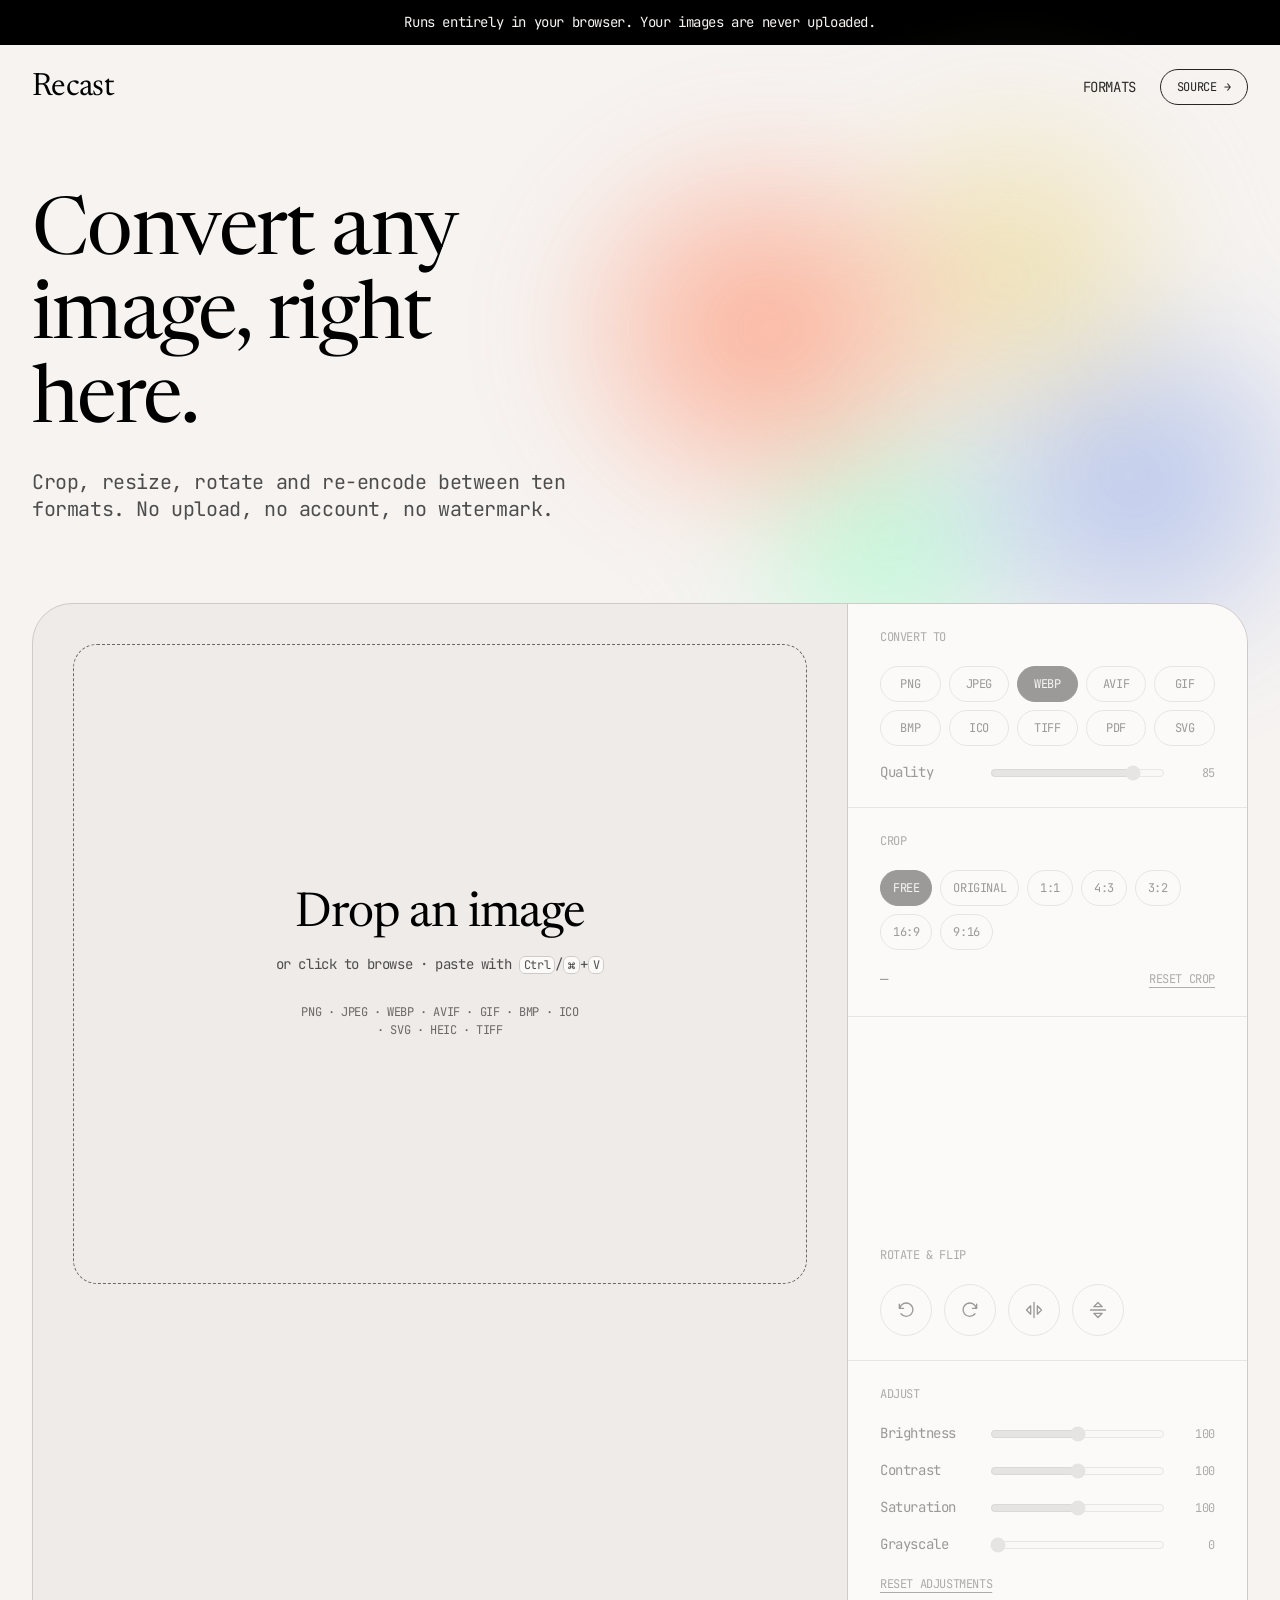
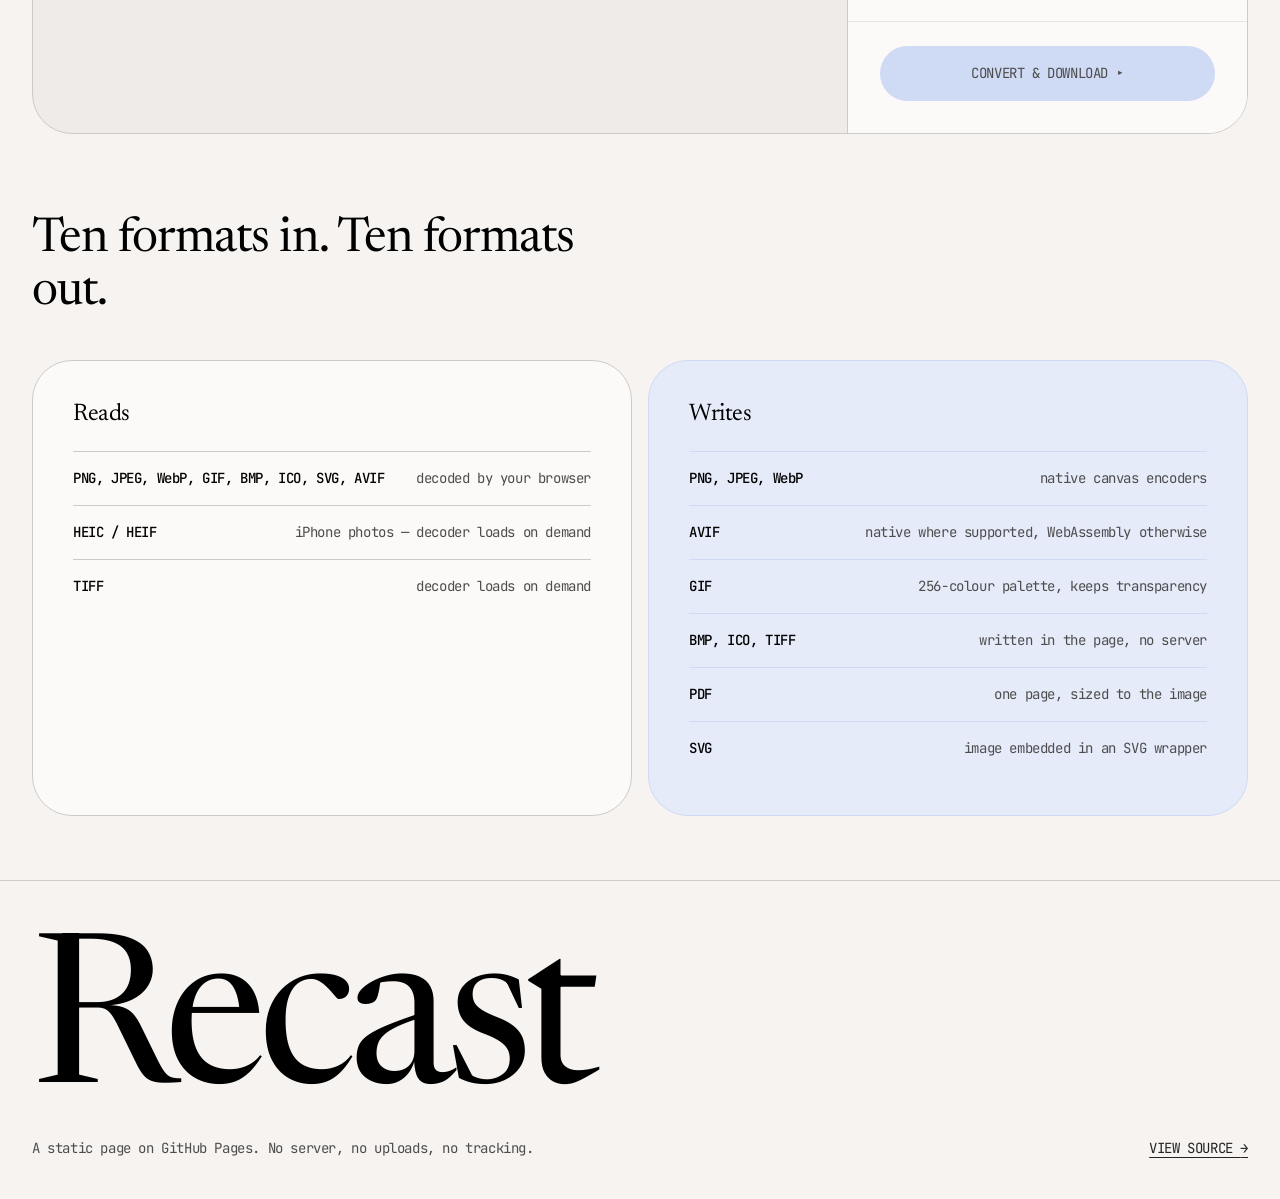
==== index.html @ d51ec757 "Add HTML structure, styles, and functionality for image conversion tool - Created `index.html` for t" ====
<!doctype html>
<html lang="en">
<head>
  <meta charset="utf-8">
  <meta name="viewport" content="width=device-width, initial-scale=1">
  <title>Recast — Image Converter</title>
  <meta name="description" content="Convert, crop, resize and rotate images between PNG, JPEG, WebP, AVIF, GIF, BMP, ICO, TIFF, PDF and SVG. Runs entirely in your browser.">
  <meta name="theme-color" content="#f6f3f1">
  <link rel="icon" href="data:image/svg+xml,%3Csvg xmlns='http://www.w3.org/2000/svg' viewBox='0 0 32 32'%3E%3Crect width='32' height='32' rx='16' fill='%232b59d1'/%3E%3Cpath d='M10 22V10h7a4 4 0 0 1 0 8h-7m7 0 5 4' fill='none' stroke='%23f6f3f1' stroke-width='2.4' stroke-linecap='round' stroke-linejoin='round'/%3E%3C/svg%3E">
  <link rel="preconnect" href="https://fonts.googleapis.com">
  <link rel="preconnect" href="https://fonts.gstatic.com" crossorigin>
  <link rel="stylesheet" href="https://fonts.googleapis.com/css2?family=JetBrains+Mono:wght@400;500&family=Newsreader:opsz,wght@6..72,400&display=swap">
  <link rel="stylesheet" href="tokens.css">
  <link rel="stylesheet" href="styles.css">
</head>
<body>
  <p class="announce">Runs entirely in your browser. Your images are never uploaded.</p>

  <header class="site-head">
    <a class="wordmark" href="./">Recast</a>
    <nav class="site-nav" aria-label="Primary">
      <a href="#formats">Formats</a>
      <a class="pill pill--ghost pill--sm" href="https://github.com/ryanpradnya/image-conversion">Source <span aria-hidden="true">→</span></a>
    </nav>
  </header>

  <main>
    <section class="hero">
      <div class="wash" aria-hidden="true"></div>
      <h1>Convert any image, right here.</h1>
      <p class="lede">Crop, resize, rotate and re-encode between ten formats. No upload, no account, no watermark.</p>
    </section>

    <section class="bench" id="app" aria-label="Image editor">
      <div class="stage" id="stage">
        <label class="drop" id="drop">
          <input type="file" id="file" accept="image/*,.heic,.heif,.tif,.tiff,.ico,.svg,.avif,.bmp">
          <span class="drop__title">Drop an image</span>
          <span class="drop__sub">or click to browse · paste with <kbd>Ctrl</kbd>/<kbd>⌘</kbd>+<kbd>V</kbd></span>
          <span class="drop__formats">PNG · JPEG · WebP · AVIF · GIF · BMP · ICO · SVG · HEIC · TIFF</span>
        </label>

        <div class="viewport" id="viewport" hidden>
          <div class="frame" id="frame">
            <canvas id="view"></canvas>
            <span class="shade" id="shade" aria-hidden="true"></span>
            <div class="crop" id="crop" tabindex="0" role="group" aria-label="Crop area. Arrow keys move it, Shift moves faster.">
              <span class="crop__grid" aria-hidden="true"></span>
              <span class="h" data-h="nw"></span><span class="h" data-h="n"></span><span class="h" data-h="ne"></span>
              <span class="h" data-h="w"></span><span class="h" data-h="e"></span>
              <span class="h" data-h="sw"></span><span class="h" data-h="s"></span><span class="h" data-h="se"></span>
            </div>
          </div>
        </div>

        <div class="stage-bar" id="stageBar" hidden>
          <p class="meta" id="meta"></p>
          <button type="button" class="pill pill--ghost pill--sm" id="replace">Replace</button>
        </div>
        <p class="status" id="status" role="status" aria-live="polite"></p>
      </div>

      <form class="panel" id="panel" novalidate>
        <fieldset class="panel__body" id="controls" disabled>
          <fieldset class="group">
            <legend>Convert to</legend>
            <div class="chips chips--formats" id="formats-list"></div>
            <p class="hint" id="fmtHint"></p>
            <div class="row" id="qualityRow">
              <label for="quality">Quality</label>
              <input type="range" id="quality" min="1" max="100" value="85">
              <output for="quality" id="qualityOut" aria-hidden="true">85</output>
            </div>
            <div class="row" id="bgRow">
              <label for="bg">Background</label>
              <input type="color" id="bg" value="#ffffff">
              <span class="row__note">fills transparency</span>
            </div>
          </fieldset>

          <fieldset class="group">
            <legend>Crop</legend>
            <div class="chips" id="aspects">
              <label class="chip"><input type="radio" name="aspect" value="free" checked><span>Free</span></label>
              <label class="chip"><input type="radio" name="aspect" value="orig"><span>Original</span></label>
              <label class="chip"><input type="radio" name="aspect" value="1"><span>1:1</span></label>
              <label class="chip"><input type="radio" name="aspect" value="1.3333"><span>4:3</span></label>
              <label class="chip"><input type="radio" name="aspect" value="1.5"><span>3:2</span></label>
              <label class="chip"><input type="radio" name="aspect" value="1.7778"><span>16:9</span></label>
              <label class="chip"><input type="radio" name="aspect" value="0.5625"><span>9:16</span></label>
            </div>
            <div class="row">
              <span class="readout" id="cropOut">—</span>
              <button type="button" class="link" id="cropReset">Reset crop</button>
            </div>
          </fieldset>

          <fieldset class="group">
            <legend>Resize</legend>
            <div class="size">
              <label class="field"><span>Width</span><input type="number" id="outW" min="1" max="16384" inputmode="numeric"></label>
              <button type="button" class="lock" id="lock" aria-pressed="true" aria-label="Lock aspect ratio">
                <svg viewBox="0 0 24 24" aria-hidden="true"><path d="M7 11V8a5 5 0 0 1 10 0v3M5 11h14v10H5z"/></svg>
              </button>
              <label class="field"><span>Height</span><input type="number" id="outH" min="1" max="16384" inputmode="numeric"></label>
            </div>
            <div class="chips" id="scales">
              <button type="button" class="chip chip--btn" data-scale="0.25">25%</button>
              <button type="button" class="chip chip--btn" data-scale="0.5">50%</button>
              <button type="button" class="chip chip--btn" data-scale="0.75">75%</button>
              <button type="button" class="chip chip--btn" data-scale="1">100%</button>
            </div>
          </fieldset>

          <fieldset class="group">
            <legend>Rotate &amp; flip</legend>
            <div class="tools">
              <button type="button" class="tool" data-act="rotL" aria-label="Rotate left 90°" title="Rotate left">
                <svg viewBox="0 0 24 24" aria-hidden="true"><path d="M4 5v5h5"/><path d="M4.5 10A8 8 0 1 1 6 16.5"/></svg>
              </button>
              <button type="button" class="tool" data-act="rotR" aria-label="Rotate right 90°" title="Rotate right">
                <svg viewBox="0 0 24 24" aria-hidden="true"><path d="M20 5v5h-5"/><path d="M19.5 10A8 8 0 1 0 18 16.5"/></svg>
              </button>
              <button type="button" class="tool" data-act="flipX" aria-label="Flip horizontal" title="Flip horizontal">
                <svg viewBox="0 0 24 24" aria-hidden="true"><path d="M12 3v18"/><path d="M8 7 3 12l5 5z"/><path d="m16 7 5 5-5 5z"/></svg>
              </button>
              <button type="button" class="tool" data-act="flipY" aria-label="Flip vertical" title="Flip vertical">
                <svg viewBox="0 0 24 24" aria-hidden="true"><path d="M3 12h18"/><path d="M7 8l5-5 5 5z"/><path d="m7 16 5 5 5-5z"/></svg>
              </button>
            </div>
          </fieldset>

          <fieldset class="group">
            <legend>Adjust</legend>
            <div class="row"><label for="brightness">Brightness</label><input type="range" id="brightness" min="0" max="200" value="100" data-adj><output id="brightnessOut" aria-hidden="true">100</output></div>
            <div class="row"><label for="contrast">Contrast</label><input type="range" id="contrast" min="0" max="200" value="100" data-adj><output id="contrastOut" aria-hidden="true">100</output></div>
            <div class="row"><label for="saturate">Saturation</label><input type="range" id="saturate" min="0" max="200" value="100" data-adj><output id="saturateOut" aria-hidden="true">100</output></div>
            <div class="row"><label for="grayscale">Grayscale</label><input type="range" id="grayscale" min="0" max="100" value="0" data-adj><output id="grayscaleOut" aria-hidden="true">0</output></div>
            <div class="row"><button type="button" class="link" id="adjReset">Reset adjustments</button></div>
          </fieldset>
        </fieldset>

        <div class="export">
          <button type="submit" class="pill pill--accent" id="go" disabled>Convert &amp; download <span aria-hidden="true">▸</span></button>
          <p class="result" id="result" aria-live="polite"></p>
        </div>
      </form>
    </section>

    <section class="formats" id="formats">
      <h2>Ten formats in. Ten formats out.</h2>
      <div class="formats__grid">
        <div class="card">
          <h3>Reads</h3>
          <ul class="list">
            <li><b>PNG, JPEG, WebP, GIF, BMP, ICO, SVG, AVIF</b><span>decoded by your browser</span></li>
            <li><b>HEIC / HEIF</b><span>iPhone photos — decoder loads on demand</span></li>
            <li><b>TIFF</b><span>decoder loads on demand</span></li>
          </ul>
        </div>
        <div class="card card--mist">
          <h3>Writes</h3>
          <ul class="list">
            <li><b>PNG, JPEG, WebP</b><span>native canvas encoders</span></li>
            <li><b>AVIF</b><span>native where supported, WebAssembly otherwise</span></li>
            <li><b>GIF</b><span>256-colour palette, keeps transparency</span></li>
            <li><b>BMP, ICO, TIFF</b><span>written in the page, no server</span></li>
            <li><b>PDF</b><span>one page, sized to the image</span></li>
            <li><b>SVG</b><span>image embedded in an SVG wrapper</span></li>
          </ul>
        </div>
      </div>
    </section>
  </main>

  <footer class="site-foot">
    <p class="site-foot__mark">Recast</p>
    <p class="site-foot__line">A static page on GitHub Pages. No server, no uploads, no tracking.</p>
    <a href="https://github.com/ryanpradnya/image-conversion">View source <span aria-hidden="true">→</span></a>
  </footer>

  <script src="app.js" defer></script>
</body>
</html>
---- tokens.css ----
/* Hallmark · tokens · theme: studied-DNA (source: styles.refero.design · Monad)
 * paper oklch(96.6% 0.004 56) · accent oklch(50.7% 0.192 264.5) Lake Blue
 * display: Newsreader 400 (stand-in for Untitled Serif) · body/UI: JetBrains Mono (stand-in for ABC Diatype Mono)
 */
:root {
  /* Surfaces */
  --color-paper: oklch(96.6% 0.004 56.4);        /* parchment canvas */
  --color-paper-2: oklch(94.2% 0.006 59.6);      /* recessed parchment */
  --color-card: oklch(98.6% 0.003 56.4);         /* lifted card */
  --color-mist: oklch(88.8% 0.039 267.9);        /* periwinkle panel */
  --color-mist-soft: oklch(94% 0.02 267.9);

  /* Ink */
  --color-ink: oklch(0% 0 0);
  --color-ink-2: oklch(26% 0 0);                 /* off-black */
  --color-graphite: oklch(42.1% 0.001 17.2);
  --color-smoke: oklch(52% 0.003 48.7);          /* darkened from 57% for 4.5:1 on paper */
  --color-rule: oklch(84.2% 0.005 48.7);         /* ash hairline */
  --color-on-dark: oklch(96.6% 0.004 56.4);

  /* Accent — the only saturated UI fill */
  --color-accent: oklch(50.7% 0.192 264.5);
  --color-accent-hover: oklch(44.7% 0.174 264.7);
  --color-accent-wash: oklch(50.7% 0.192 264.5 / 0.1);
  --color-focus: oklch(50.7% 0.192 264.5);
  --color-error: oklch(52% 0.19 29);
  --color-success: oklch(50% 0.12 155);

  /* Decorative wash stops — never UI fills */
  --color-sky: oklch(77.7% 0.081 268);
  --color-mint: oklch(92.4% 0.105 159.3);
  --color-coral: oklch(77.3% 0.137 37.9);
  --color-gold: oklch(88.8% 0.086 94.7);

  /* Crop scrim + transparency checker */
  --color-scrim: oklch(15% 0 0 / 0.55);
  --color-checker: oklch(90% 0.004 56.4);
  --color-handle: oklch(100% 0 0);

  /* Type */
  --font-display: "Newsreader", "Times New Roman", Georgia, serif;
  --font-mono: "JetBrains Mono", "IBM Plex Mono", ui-monospace, monospace;

  --text-caption: 0.75rem;
  --text-sm: 0.875rem;
  --text-body: 1rem;
  --text-lg: 1.25rem;
  --text-sub: 1.5rem;
  --text-heading-sm: 2rem;
  --text-heading: clamp(2rem, 1.4rem + 2.4vw, 3rem);
  --text-display: clamp(2.75rem, 1.6rem + 5vw, 5rem);

  --tracking-tight: -0.02em;
  --tracking-mono: -0.025em;

  /* Space — 4pt scale */
  --space-3xs: 0.25rem;
  --space-2xs: 0.5rem;
  --space-xs: 0.75rem;
  --space-sm: 1rem;
  --space-md: 1.5rem;
  --space-lg: 2rem;
  --space-xl: 2.5rem;
  --space-2xl: 4rem;
  --space-3xl: 5rem;

  /* Shape */
  --radius-card: 40px;
  --radius-panel: 24px;
  --radius-sm: 16px;
  --radius-pill: 100px;
  --rule: 1px solid var(--color-rule);

  /* Motion */
  --ease-out: cubic-bezier(0.22, 1, 0.36, 1);
  --ease-in: cubic-bezier(0.55, 0, 1, 0.45);
  --ease-in-out: cubic-bezier(0.65, 0, 0.35, 1);
  --dur-fast: 120ms;
  --dur-base: 200ms;
  --dur-slow: 420ms;

  --max-width: 1432px;
}
---- styles.css ----
/* Hallmark · macrostructure: Workbench (tool-first) · tone: technical-editorial · anchor hue: 264 (Lake Blue)
 * theme: studied-DNA (source: styles.refero.design · Monad) · paper oklch(96.6% 0.004 56) · accent oklch(50.7% 0.192 264.5)
 * display: Newsreader 400 · body: JetBrains Mono · nav: N1a (2 destinations) · footer: Ft5 Statement · enrichment: none (typography + pastel wash)
 * Hallmark · pre-emit critique: P4 H5 E4 S5 R5 V4
 */

*, *::before, *::after { box-sizing: border-box; }
html, body { overflow-x: clip; }
html { -webkit-text-size-adjust: 100%; scroll-behavior: smooth; }
body {
  margin: 0;
  background: var(--color-paper);
  color: var(--color-ink-2);
  font-family: var(--font-mono);
  font-size: var(--text-body);
  line-height: 1.5;
  letter-spacing: var(--tracking-mono);
  -webkit-font-smoothing: antialiased;
}
h1, h2, h3 {
  font-family: var(--font-display);
  font-weight: 400;
  font-style: normal;
  letter-spacing: var(--tracking-tight);
  line-height: 1.1;
  margin: 0;
  color: var(--color-ink);
  overflow-wrap: anywhere;
  min-width: 0;
}
p { margin: 0; }
a { color: inherit; }
button, input { font: inherit; letter-spacing: inherit; color: inherit; }
[hidden] { display: none !important; }
:focus-visible { outline: 2px solid var(--color-focus); outline-offset: 3px; }
kbd {
  font-family: var(--font-mono);
  font-size: 0.85em;
  padding: 0 0.35em;
  border: var(--rule);
  border-radius: 6px;
  background: var(--color-card);
}

/* ---------- Announcement + header ---------- */
.announce {
  background: var(--color-ink);
  color: var(--color-on-dark);
  font-size: var(--text-sm);
  text-align: center;
  padding: var(--space-xs) var(--space-sm);
}
.site-head {
  max-width: var(--max-width);
  margin: 0 auto;
  padding: var(--space-md) var(--space-lg);
  display: flex;
  align-items: center;
  justify-content: space-between;
  gap: var(--space-sm);
}
.wordmark {
  font-family: var(--font-display);
  font-size: var(--text-heading-sm);
  letter-spacing: var(--tracking-tight);
  text-decoration: none;
  color: var(--color-ink);
  line-height: 1;
}
.site-nav { display: flex; align-items: center; gap: var(--space-md); white-space: nowrap; }
.site-nav > a:not(.pill) {
  font-size: var(--text-sm);
  text-transform: uppercase;
  text-decoration: none;
  color: var(--color-ink-2);
}
.site-nav > a:not(.pill):hover { text-decoration: underline; text-underline-offset: 4px; }

/* ---------- Buttons ---------- */
.pill {
  display: inline-flex;
  align-items: center;
  justify-content: center;
  gap: var(--space-2xs);
  min-height: 48px;
  padding: var(--space-sm) var(--space-lg);
  border-radius: var(--radius-pill);
  border: 1px solid transparent;
  font-size: var(--text-sm);
  text-transform: uppercase;
  text-decoration: none;
  white-space: nowrap;
  cursor: pointer;
  transition: background-color var(--dur-fast) var(--ease-out), color var(--dur-fast) var(--ease-out), transform var(--dur-fast) var(--ease-out);
}
.pill:active { transform: translateY(1px); }
.pill--sm { min-height: 36px; padding: var(--space-2xs) var(--space-sm); font-size: var(--text-caption); }
.pill--ghost { border-color: var(--color-ink-2); background: transparent; color: var(--color-ink-2); }
.pill--ghost:hover { background: var(--color-ink-2); color: var(--color-on-dark); }
.pill--accent { background: var(--color-accent); color: var(--color-handle); width: 100%; }
.pill--accent:hover { background: var(--color-accent-hover); }
.pill:disabled { background: var(--color-mist); color: var(--color-graphite); cursor: not-allowed; transform: none; }
.pill[aria-busy="true"] { cursor: progress; background: var(--color-accent-hover); }
.pill[aria-busy="true"] > span { display: inline-block; animation: nudge 900ms var(--ease-in-out) infinite; }
@keyframes nudge { 50% { transform: translateX(4px); } }

.link {
  background: none;
  border: 0;
  padding: var(--space-3xs) 0;
  font-size: var(--text-caption);
  text-transform: uppercase;
  color: var(--color-graphite);
  text-decoration: underline;
  text-underline-offset: 4px;
  cursor: pointer;
}
.link:hover { color: var(--color-ink); }

/* ---------- Hero ---------- */
.hero {
  position: relative;
  max-width: var(--max-width);
  margin: 0 auto;
  padding: var(--space-2xl) var(--space-lg) var(--space-3xl);
  isolation: isolate;
}
.hero h1 { font-size: var(--text-display); max-width: 12ch; line-height: 1.05; }
.lede {
  margin-top: var(--space-md);
  max-width: 46ch;
  font-size: var(--text-lg);
  line-height: 1.35;
  color: var(--color-graphite);
}
.wash {
  position: absolute;
  z-index: -1;
  inset: -10% -5% -20% 40%;
  background:
    radial-gradient(40% 50% at 30% 40%, var(--color-coral), transparent 70%),
    radial-gradient(35% 45% at 60% 30%, var(--color-gold), transparent 70%),
    radial-gradient(40% 50% at 75% 65%, var(--color-sky), transparent 70%),
    radial-gradient(30% 40% at 45% 75%, var(--color-mint), transparent 70%);
  filter: blur(48px);
  opacity: 0.75;
  pointer-events: none;
}

/* ---------- Workbench ---------- */
.bench {
  max-width: calc(var(--max-width) - 2 * var(--space-lg));
  margin: 0 var(--space-lg);
  display: grid;
  grid-template-columns: minmax(0, 1fr) minmax(0, 400px);
  background: var(--color-paper-2);
  border: var(--rule);
  border-radius: var(--radius-card);
  overflow: clip;
  position: relative;
  z-index: 1;
}
@media (min-width: 1497px) { .bench { margin: 0 auto; } }

.stage {
  position: sticky;
  top: 0;
  align-self: start;
  min-height: min(720px, 100vh);
  padding: var(--space-xl);
  display: flex;
  flex-direction: column;
  gap: var(--space-sm);
}

.drop {
  flex: 1;
  min-height: 480px;
  display: flex;
  flex-direction: column;
  align-items: center;
  justify-content: center;
  gap: var(--space-xs);
  padding: var(--space-xl);
  text-align: center;
  border: 1px dashed var(--color-smoke);
  border-radius: var(--radius-panel);
  cursor: pointer;
  transition: background-color var(--dur-base) var(--ease-out), border-color var(--dur-base) var(--ease-out);
}
.drop input { position: absolute; width: 1px; height: 1px; opacity: 0; pointer-events: none; }
.drop:hover, .drop.is-over { border-color: var(--color-accent); background: var(--color-accent-wash); }
.drop:has(input:focus-visible) { outline: 2px solid var(--color-focus); outline-offset: 3px; }
.drop__title { font-family: var(--font-display); font-size: var(--text-heading); color: var(--color-ink); letter-spacing: var(--tracking-tight); line-height: 1.1; }
.drop__sub { color: var(--color-graphite); font-size: var(--text-sm); }
.drop__formats { margin-top: var(--space-sm); font-size: var(--text-caption); text-transform: uppercase; color: var(--color-smoke); max-width: 40ch; }

.viewport {
  flex: 1;
  min-height: 480px;
  display: grid;
  place-items: center;
  padding: var(--space-sm);
}
.frame {
  position: relative;
  line-height: 0;
  background-color: var(--color-card);
  background-image:
    linear-gradient(45deg, var(--color-checker) 25%, transparent 25%, transparent 75%, var(--color-checker) 75%),
    linear-gradient(45deg, var(--color-checker) 25%, transparent 25%, transparent 75%, var(--color-checker) 75%);
  background-size: 16px 16px;
  background-position: 0 0, 8px 8px;
  border-radius: 4px;
}
.frame canvas { display: block; max-width: 100%; max-height: 62vh; width: auto; height: auto; }

.shade { position: absolute; inset: 0; background: var(--color-scrim); pointer-events: none; }
.crop {
  position: absolute;
  outline: 1px solid var(--color-handle);
  cursor: move;
  touch-action: none;
}
.crop:focus-visible { outline: 2px solid var(--color-focus); outline-offset: 0; }
.crop__grid {
  position: absolute;
  inset: 0;
  opacity: 0;
  background:
    linear-gradient(to right, transparent calc(33.33% - 0.5px), var(--color-handle) calc(33.33% - 0.5px), var(--color-handle) calc(33.33% + 0.5px), transparent calc(33.33% + 0.5px), transparent calc(66.66% - 0.5px), var(--color-handle) calc(66.66% - 0.5px), var(--color-handle) calc(66.66% + 0.5px), transparent calc(66.66% + 0.5px)),
    linear-gradient(to bottom, transparent calc(33.33% - 0.5px), var(--color-handle) calc(33.33% - 0.5px), var(--color-handle) calc(33.33% + 0.5px), transparent calc(33.33% + 0.5px), transparent calc(66.66% - 0.5px), var(--color-handle) calc(66.66% - 0.5px), var(--color-handle) calc(66.66% + 0.5px), transparent calc(66.66% + 0.5px));
  transition: opacity var(--dur-base) var(--ease-out);
  pointer-events: none;
}
.crop.is-dragging .crop__grid { opacity: 0.6; }
.h { position: absolute; width: 32px; height: 32px; margin: -16px 0 0 -16px; touch-action: none; }
.h::after {
  content: "";
  position: absolute;
  inset: 10px;
  border-radius: 50%;
  background: var(--color-handle);
  box-shadow: 0 0 0 1px var(--color-ink-2);
}
.h[data-h="nw"] { left: 0; top: 0; cursor: nwse-resize; }
.h[data-h="n"]  { left: 50%; top: 0; cursor: ns-resize; }
.h[data-h="ne"] { left: 100%; top: 0; cursor: nesw-resize; }
.h[data-h="w"]  { left: 0; top: 50%; cursor: ew-resize; }
.h[data-h="e"]  { left: 100%; top: 50%; cursor: ew-resize; }
.h[data-h="sw"] { left: 0; top: 100%; cursor: nesw-resize; }
.h[data-h="s"]  { left: 50%; top: 100%; cursor: ns-resize; }
.h[data-h="se"] { left: 100%; top: 100%; cursor: nwse-resize; }

.stage-bar { display: flex; align-items: center; justify-content: space-between; gap: var(--space-sm); flex-wrap: wrap; }
.meta { font-size: var(--text-sm); color: var(--color-graphite); overflow-wrap: anywhere; min-width: 0; }
.status { font-size: var(--text-sm); color: var(--color-error); }
.status:empty { display: none; }

/* ---------- Control panel ---------- */
.panel {
  background: var(--color-card);
  border-left: var(--rule);
  display: flex;
  flex-direction: column;
  min-width: 0;
}
.panel__body { border: 0; margin: 0; padding: 0; min-width: 0; }
.panel__body:disabled .group { opacity: 0.45; }
.group {
  border: 0;
  border-bottom: var(--rule);
  margin: 0;
  padding: var(--space-md) var(--space-lg);
  min-width: 0;
  display: grid;
  gap: var(--space-sm);
  transition: opacity var(--dur-base) var(--ease-out);
}
.group legend {
  float: left;
  width: 100%;
  padding: 0;
  margin-bottom: var(--space-3xs);
  font-size: var(--text-caption);
  text-transform: uppercase;
  color: var(--color-graphite);
}
.group legend + * { clear: both; }

.chips { display: flex; flex-wrap: wrap; gap: var(--space-2xs); }
.chips--formats { display: grid; grid-template-columns: repeat(5, minmax(0, 1fr)); }
.chip { position: relative; display: inline-flex; }
.chip input { position: absolute; opacity: 0; width: 1px; height: 1px; }
.chip span, .chip--btn {
  display: inline-flex;
  align-items: center;
  justify-content: center;
  width: 100%;
  min-height: 36px;
  padding: var(--space-2xs) var(--space-xs);
  border: var(--rule);
  border-radius: var(--radius-pill);
  background: var(--color-card);
  font-size: var(--text-caption);
  text-transform: uppercase;
  white-space: nowrap;
  cursor: pointer;
  transition: background-color var(--dur-fast) var(--ease-out), border-color var(--dur-fast) var(--ease-out), color var(--dur-fast) var(--ease-out);
}
.chip--btn { width: auto; }
.chip span:hover, .chip--btn:hover { border-color: var(--color-ink-2); }
.chip input:checked + span { background: var(--color-ink-2); border-color: var(--color-ink-2); color: var(--color-on-dark); }
.chip input:focus-visible + span { outline: 2px solid var(--color-focus); outline-offset: 2px; }
.chip--btn:active { transform: translateY(1px); }
fieldset:disabled .chip span, fieldset:disabled .chip--btn { cursor: not-allowed; }

.hint { font-size: var(--text-caption); color: var(--color-graphite); line-height: 1.4; }
.hint:empty { display: none; }

.row {
  display: grid;
  grid-template-columns: 96px minmax(0, 1fr) 40px;
  align-items: center;
  gap: var(--space-xs);
  font-size: var(--text-sm);
}
.row > label { color: var(--color-ink-2); }
.row output { text-align: right; font-variant-numeric: tabular-nums; color: var(--color-graphite); font-size: var(--text-caption); }
#bgRow { grid-template-columns: 96px 48px minmax(0, 1fr); }
.row__note { font-size: var(--text-caption); color: var(--color-graphite); white-space: nowrap; }
.row:has(> .readout) { grid-template-columns: minmax(0, 1fr) auto; }
.row:has(> .link:only-child) { grid-template-columns: 1fr; justify-items: start; }
.readout { font-size: var(--text-sm); font-variant-numeric: tabular-nums; }

input[type="range"] { width: 100%; accent-color: var(--color-accent); cursor: pointer; }
input[type="color"] {
  width: 48px;
  height: 32px;
  padding: 2px;
  border: var(--rule);
  border-radius: var(--radius-pill);
  background: var(--color-card);
  cursor: pointer;
}
input[type="color"]::-webkit-color-swatch-wrapper { padding: 0; }
input[type="color"]::-webkit-color-swatch { border: 0; border-radius: var(--radius-pill); }
input[type="color"]::-moz-color-swatch { border: 0; border-radius: var(--radius-pill); }

.size { display: grid; grid-template-columns: minmax(0, 1fr) auto minmax(0, 1fr); align-items: end; gap: var(--space-xs); }
.field { display: grid; gap: var(--space-3xs); }
.field span { font-size: var(--text-caption); text-transform: uppercase; color: var(--color-graphite); }
.field input {
  width: 100%;
  min-height: 44px;
  padding: var(--space-2xs) var(--space-sm);
  border: var(--rule);
  border-radius: var(--radius-sm);
  background: var(--color-paper);
  font-variant-numeric: tabular-nums;
  transition: border-color var(--dur-fast) var(--ease-out);
}
.field input:hover { border-color: var(--color-smoke); }
.field input:focus-visible { outline: 2px solid var(--color-focus); outline-offset: 1px; border-color: transparent; }
.field input[aria-invalid="true"] { border-color: var(--color-error); }

.lock, .tool {
  display: inline-grid;
  place-items: center;
  border: var(--rule);
  border-radius: 50%;
  background: var(--color-card);
  cursor: pointer;
  transition: background-color var(--dur-fast) var(--ease-out), color var(--dur-fast) var(--ease-out), border-color var(--dur-fast) var(--ease-out);
}
.lock { width: 44px; height: 44px; }
.tool { width: 52px; height: 52px; }
.lock svg, .tool svg { width: 20px; height: 20px; fill: none; stroke: currentColor; stroke-width: 1.6; stroke-linecap: round; stroke-linejoin: round; }
.lock:hover, .tool:hover { border-color: var(--color-ink-2); }
.lock:active, .tool:active { transform: translateY(1px); }
.lock[aria-pressed="true"], .tool[aria-pressed="true"] { background: var(--color-ink-2); color: var(--color-on-dark); border-color: var(--color-ink-2); }
fieldset:disabled .lock, fieldset:disabled .tool { cursor: not-allowed; }
.tools { display: flex; gap: var(--space-xs); flex-wrap: wrap; }

.export {
  margin-top: auto;
  padding: var(--space-md) var(--space-lg) var(--space-lg);
  background: var(--color-card);
  display: grid;
  gap: var(--space-xs);
}
.result { font-size: var(--text-sm); color: var(--color-graphite); overflow-wrap: anywhere; }
.result:empty { display: none; }
.result.is-error { color: var(--color-error); }
.result b { color: var(--color-ink); font-weight: 500; }
.result a { color: var(--color-accent); }

/* ---------- Formats ---------- */
.formats {
  max-width: var(--max-width);
  margin: 0 auto;
  padding: var(--space-3xl) var(--space-lg) var(--space-2xl);
}
.formats h2 { font-size: var(--text-heading); max-width: 20ch; margin-bottom: var(--space-xl); }
.formats__grid { display: grid; grid-template-columns: repeat(2, minmax(0, 1fr)); gap: var(--space-sm); }
.card {
  padding: var(--space-xl);
  border: var(--rule);
  border-radius: var(--radius-card);
  background: var(--color-card);
}
.card--mist { background: var(--color-mist-soft); border-color: var(--color-mist); }
.card h3 { font-size: var(--text-sub); margin-bottom: var(--space-md); }
.list { list-style: none; margin: 0; padding: 0; }
.list li {
  display: flex;
  justify-content: space-between;
  align-items: baseline;
  flex-wrap: wrap;
  gap: var(--space-3xs) var(--space-sm);
  padding: var(--space-sm) 0;
  border-top: var(--rule);
  font-size: var(--text-sm);
}
.card--mist .list li { border-top-color: var(--color-mist); }
.list b { font-weight: 500; color: var(--color-ink); }
.list span { color: var(--color-graphite); }

/* ---------- Footer (Ft5 statement) ---------- */
.site-foot {
  max-width: var(--max-width);
  margin: 0 auto;
  padding: var(--space-2xl) var(--space-lg) var(--space-xl);
  border-top: var(--rule);
  display: grid;
  grid-template-columns: minmax(0, 1fr) auto;
  align-items: end;
  gap: var(--space-sm) var(--space-lg);
  font-size: var(--text-sm);
  color: var(--color-graphite);
}
.site-foot__mark {
  grid-column: 1 / -1;
  font-family: var(--font-display);
  font-size: clamp(4.5rem, 2rem + 14vw, 13rem);
  line-height: 0.85;
  letter-spacing: -0.04em;
  color: var(--color-ink);
}
.site-foot a { white-space: nowrap; text-transform: uppercase; color: var(--color-ink-2); text-underline-offset: 4px; }

/* ---------- Responsive ---------- */
@media (max-width: 1080px) {
  .bench { grid-template-columns: minmax(0, 1fr); }
  .stage { position: static; min-height: 0; }
  .panel { border-left: 0; border-top: var(--rule); }
  .drop, .viewport { min-height: 360px; }
}
@media (max-width: 640px) {
  .site-head { padding: var(--space-sm); }
  .hero { padding: var(--space-lg) var(--space-sm) var(--space-2xl); }
  .wash { inset: 20% -30% -10% 10%; }
  .bench { margin: 0 var(--space-sm); border-radius: var(--radius-panel); }
  .stage { padding: var(--space-sm); }
  .drop { min-height: 300px; padding: var(--space-md); }
  .viewport { min-height: 260px; padding: 0; }
  .group { padding: var(--space-md) var(--space-sm); }
  .export { padding: var(--space-sm); }
  .chips--formats { grid-template-columns: repeat(3, minmax(0, 1fr)); }
  .row { grid-template-columns: 84px minmax(0, 1fr) 32px; }
  #bgRow { grid-template-columns: 84px 48px minmax(0, 1fr); }
  .formats { padding: var(--space-2xl) var(--space-sm) var(--space-xl); }
  .formats__grid { grid-template-columns: minmax(0, 1fr); }
  .card { padding: var(--space-md); border-radius: var(--radius-panel); }
  .site-foot { padding: var(--space-xl) var(--space-sm); grid-template-columns: minmax(0, 1fr); }
  .site-nav { gap: var(--space-sm); }
}

@media (prefers-reduced-motion: reduce) {
  *, *::before, *::after { transition-duration: 1ms !important; animation: none !important; scroll-behavior: auto !important; }
}
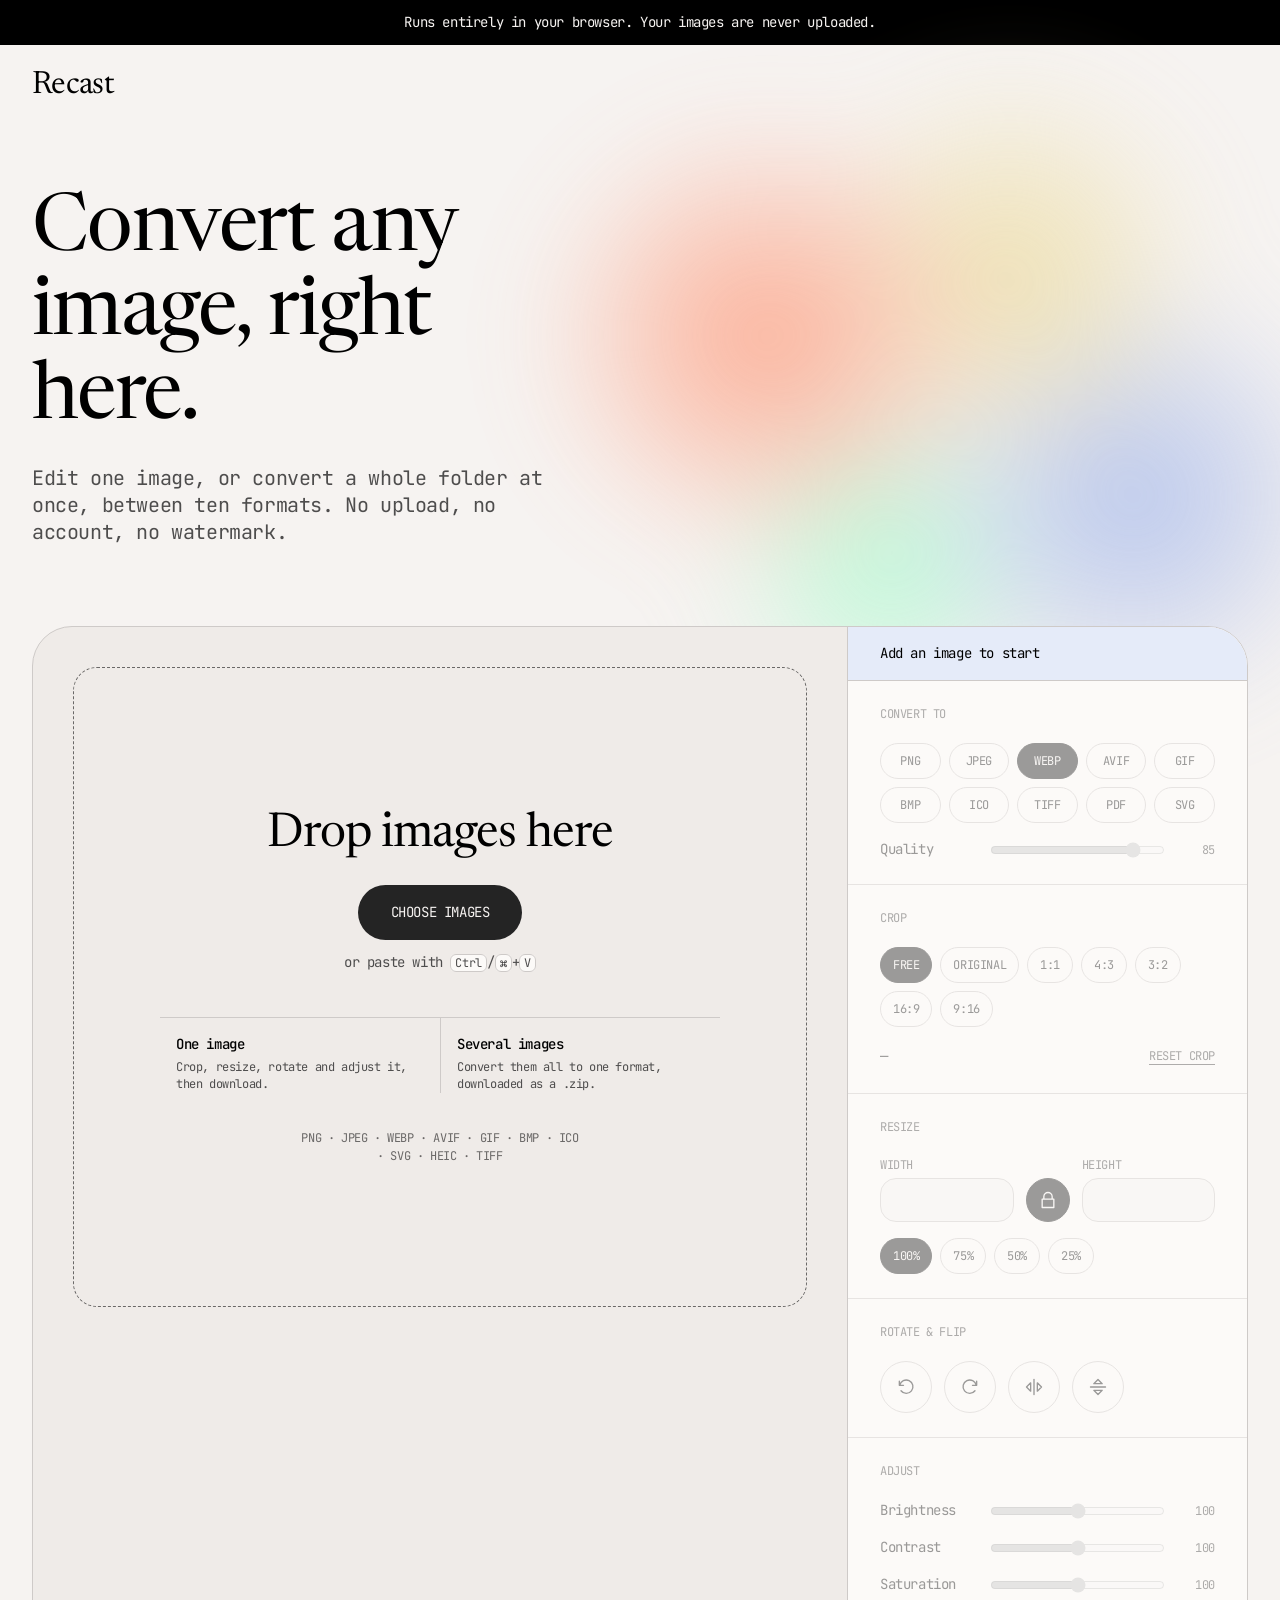
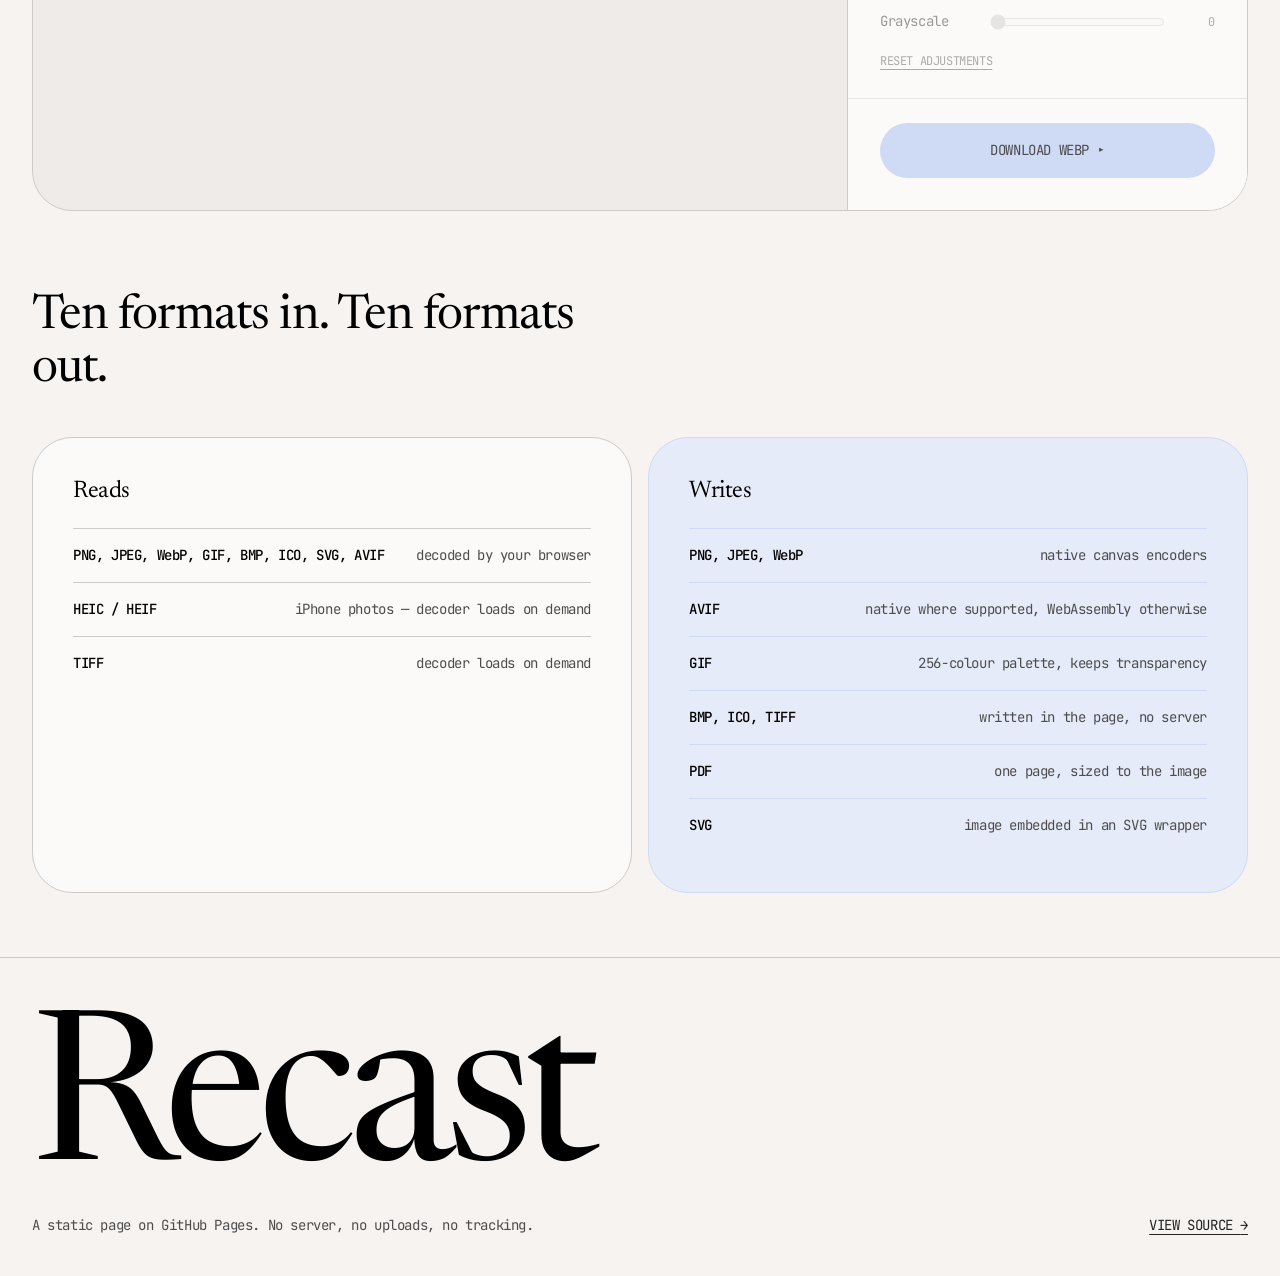
==== commit 96a3364e: "Enhance README and UI for batch image conversion feature" ====
--- a/index.html
+++ b/index.html
@@ -18,27 +18,39 @@
 
   <header class="site-head">
     <a class="wordmark" href="./">Recast</a>
-    <nav class="site-nav" aria-label="Primary">
-      <a href="#formats">Formats</a>
-      <a class="pill pill--ghost pill--sm" href="https://github.com/ryanpradnya/image-conversion">Source <span aria-hidden="true">→</span></a>
-    </nav>
   </header>
 
   <main>
     <section class="hero">
       <div class="wash" aria-hidden="true"></div>
       <h1>Convert any image, right here.</h1>
-      <p class="lede">Crop, resize, rotate and re-encode between ten formats. No upload, no account, no watermark.</p>
+      <p class="lede">Edit one image, or convert a whole folder at once, between ten formats. No upload, no account, no watermark.</p>
     </section>
 
     <section class="bench" id="app" aria-label="Image editor">
       <div class="stage" id="stage">
         <label class="drop" id="drop">
-          <input type="file" id="file" accept="image/*,.heic,.heif,.tif,.tiff,.ico,.svg,.avif,.bmp">
-          <span class="drop__title">Drop an image</span>
-          <span class="drop__sub">or click to browse · paste with <kbd>Ctrl</kbd>/<kbd>⌘</kbd>+<kbd>V</kbd></span>
+          <input type="file" id="file" multiple aria-label="Choose one or more images" accept="image/*,.heic,.heif,.tif,.tiff,.ico,.svg,.avif,.bmp">
+          <span class="drop__title">Drop images here</span>
+          <span class="pill pill--ink drop__cta">Choose images</span>
+          <span class="drop__sub">or paste with <kbd>Ctrl</kbd>/<kbd>⌘</kbd>+<kbd>V</kbd></span>
+          <span class="modes" aria-hidden="true">
+            <span class="modes__item"><b>One image</b>Crop, resize, rotate and adjust it, then download.</span>
+            <span class="modes__item"><b>Several images</b>Convert them all to one format, downloaded as a .zip.</span>
+          </span>
           <span class="drop__formats">PNG · JPEG · WebP · AVIF · GIF · BMP · ICO · SVG · HEIC · TIFF</span>
         </label>
+
+        <div class="batch" id="batch" hidden>
+          <div class="batch__head">
+            <h2 class="batch__title"><span id="batchCount">0 images</span> <small id="batchSize"></small></h2>
+            <div class="batch__actions">
+              <button type="button" class="pill pill--ghost pill--sm" data-add>Add more</button>
+              <button type="button" class="link" id="clear">Clear all</button>
+            </div>
+          </div>
+          <ul class="tiles" id="tiles" aria-label="Images to convert"></ul>
+        </div>
 
         <div class="viewport" id="viewport" hidden>
           <div class="frame" id="frame">
@@ -55,12 +67,16 @@
 
         <div class="stage-bar" id="stageBar" hidden>
           <p class="meta" id="meta"></p>
-          <button type="button" class="pill pill--ghost pill--sm" id="replace">Replace</button>
+          <div class="stage-bar__actions">
+            <button type="button" class="pill pill--ghost pill--sm" data-add>Add more</button>
+            <button type="button" class="pill pill--ghost pill--sm" id="replace">Change image</button>
+          </div>
         </div>
         <p class="status" id="status" role="status" aria-live="polite"></p>
       </div>
 
       <form class="panel" id="panel" novalidate>
+        <p class="panel__mode" id="mode" aria-live="polite">Add an image to start</p>
         <fieldset class="panel__body" id="controls" disabled>
           <fieldset class="group">
             <legend>Convert to</legend>
@@ -78,7 +94,7 @@
             </div>
           </fieldset>
 
-          <fieldset class="group">
+          <fieldset class="group" data-single>
             <legend>Crop</legend>
             <div class="chips" id="aspects">
               <label class="chip"><input type="radio" name="aspect" value="free" checked><span>Free</span></label>
@@ -97,7 +113,7 @@
 
           <fieldset class="group">
             <legend>Resize</legend>
-            <div class="size">
+            <div class="size" data-single>
               <label class="field"><span>Width</span><input type="number" id="outW" min="1" max="16384" inputmode="numeric"></label>
               <button type="button" class="lock" id="lock" aria-pressed="true" aria-label="Lock aspect ratio">
                 <svg viewBox="0 0 24 24" aria-hidden="true"><path d="M7 11V8a5 5 0 0 1 10 0v3M5 11h14v10H5z"/></svg>
@@ -105,14 +121,15 @@
               <label class="field"><span>Height</span><input type="number" id="outH" min="1" max="16384" inputmode="numeric"></label>
             </div>
             <div class="chips" id="scales">
-              <button type="button" class="chip chip--btn" data-scale="0.25">25%</button>
-              <button type="button" class="chip chip--btn" data-scale="0.5">50%</button>
-              <button type="button" class="chip chip--btn" data-scale="0.75">75%</button>
-              <button type="button" class="chip chip--btn" data-scale="1">100%</button>
-            </div>
-          </fieldset>
-
-          <fieldset class="group">
+              <button type="button" class="chip chip--btn" data-scale="1" aria-pressed="true">100%</button>
+              <button type="button" class="chip chip--btn" data-scale="0.75" aria-pressed="false">75%</button>
+              <button type="button" class="chip chip--btn" data-scale="0.5" aria-pressed="false">50%</button>
+              <button type="button" class="chip chip--btn" data-scale="0.25" aria-pressed="false">25%</button>
+            </div>
+            <p class="hint" data-bulk hidden>Every image keeps its own proportions and is scaled by this amount.</p>
+          </fieldset>
+
+          <fieldset class="group" data-single>
             <legend>Rotate &amp; flip</legend>
             <div class="tools">
               <button type="button" class="tool" data-act="rotL" aria-label="Rotate left 90°" title="Rotate left">
@@ -130,7 +147,7 @@
             </div>
           </fieldset>
 
-          <fieldset class="group">
+          <fieldset class="group" data-single>
             <legend>Adjust</legend>
             <div class="row"><label for="brightness">Brightness</label><input type="range" id="brightness" min="0" max="200" value="100" data-adj><output id="brightnessOut" aria-hidden="true">100</output></div>
             <div class="row"><label for="contrast">Contrast</label><input type="range" id="contrast" min="0" max="200" value="100" data-adj><output id="contrastOut" aria-hidden="true">100</output></div>
@@ -141,7 +158,7 @@
         </fieldset>
 
         <div class="export">
-          <button type="submit" class="pill pill--accent" id="go" disabled>Convert &amp; download <span aria-hidden="true">▸</span></button>
+          <button type="submit" class="pill pill--accent" id="go" disabled>Download <span aria-hidden="true">▸</span></button>
           <p class="result" id="result" aria-live="polite"></p>
         </div>
       </form>
--- a/styles.css
+++ b/styles.css
@@ -67,14 +67,6 @@
   color: var(--color-ink);
   line-height: 1;
 }
-.site-nav { display: flex; align-items: center; gap: var(--space-md); white-space: nowrap; }
-.site-nav > a:not(.pill) {
-  font-size: var(--text-sm);
-  text-transform: uppercase;
-  text-decoration: none;
-  color: var(--color-ink-2);
-}
-.site-nav > a:not(.pill):hover { text-decoration: underline; text-underline-offset: 4px; }
 
 /* ---------- Buttons ---------- */
 .pill {
@@ -100,7 +92,9 @@
 .pill--accent { background: var(--color-accent); color: var(--color-handle); width: 100%; }
 .pill--accent:hover { background: var(--color-accent-hover); }
 .pill:disabled { background: var(--color-mist); color: var(--color-graphite); cursor: not-allowed; transform: none; }
-.pill[aria-busy="true"] { cursor: progress; background: var(--color-accent-hover); }
+.pill--ink { background: var(--color-ink-2); color: var(--color-on-dark); }
+/* --progress is set per file during a batch */
+.pill[aria-busy="true"] { cursor: progress; background: linear-gradient(to right, var(--color-accent) var(--progress, 100%), var(--color-accent-hover) var(--progress, 100%)); }
 .pill[aria-busy="true"] > span { display: inline-block; animation: nudge 900ms var(--ease-in-out) infinite; }
 @keyframes nudge { 50% { transform: translateX(4px); } }
 
@@ -189,11 +183,25 @@
   transition: background-color var(--dur-base) var(--ease-out), border-color var(--dur-base) var(--ease-out);
 }
 .drop input { position: absolute; width: 1px; height: 1px; opacity: 0; pointer-events: none; }
-.drop:hover, .drop.is-over { border-color: var(--color-accent); background: var(--color-accent-wash); }
+.drop:hover, .stage.is-over .drop { border-color: var(--color-accent); background: var(--color-accent-wash); }
+.drop:hover .drop__cta, .stage.is-over .drop__cta { background: var(--color-accent); }
 .drop:has(input:focus-visible) { outline: 2px solid var(--color-focus); outline-offset: 3px; }
 .drop__title { font-family: var(--font-display); font-size: var(--text-heading); color: var(--color-ink); letter-spacing: var(--tracking-tight); line-height: 1.1; }
 .drop__sub { color: var(--color-graphite); font-size: var(--text-sm); }
-.drop__formats { margin-top: var(--space-sm); font-size: var(--text-caption); text-transform: uppercase; color: var(--color-smoke); max-width: 40ch; }
+.drop__cta { margin-top: var(--space-xs); transition: background-color var(--dur-fast) var(--ease-out); }
+.modes {
+  margin-top: var(--space-lg);
+  display: grid;
+  grid-template-columns: repeat(2, minmax(0, 1fr));
+  max-width: 560px;
+  width: 100%;
+  border-top: var(--rule);
+  text-align: left;
+}
+.modes__item { display: grid; align-content: start; gap: var(--space-3xs); padding: var(--space-sm) var(--space-sm) 0; font-size: var(--text-caption); color: var(--color-graphite); line-height: 1.45; }
+.modes__item + .modes__item { border-left: var(--rule); }
+.modes__item b { font-weight: 500; font-size: var(--text-sm); color: var(--color-ink); }
+.drop__formats { margin-top: var(--space-md); font-size: var(--text-caption); text-transform: uppercase; color: var(--color-smoke); max-width: 40ch; }
 
 .viewport {
   flex: 1;
@@ -253,6 +261,103 @@
 .h[data-h="se"] { left: 100%; top: 100%; cursor: nwse-resize; }
 
 .stage-bar { display: flex; align-items: center; justify-content: space-between; gap: var(--space-sm); flex-wrap: wrap; }
+.stage-bar__actions { display: flex; gap: var(--space-2xs); }
+
+/* ---------- Batch grid ---------- */
+.batch { flex: 1; display: flex; flex-direction: column; gap: var(--space-md); min-height: 480px; }
+.batch__head { display: flex; align-items: center; justify-content: space-between; gap: var(--space-sm); flex-wrap: wrap; }
+.batch__title { font-size: var(--text-sub); }
+.batch__title small { font-family: var(--font-mono); font-size: var(--text-sm); letter-spacing: var(--tracking-mono); color: var(--color-graphite); margin-left: var(--space-2xs); }
+.batch__actions { display: flex; align-items: center; gap: var(--space-sm); }
+.tiles {
+  list-style: none;
+  margin: 0;
+  padding: var(--space-3xs);
+  display: grid;
+  grid-template-columns: repeat(auto-fill, minmax(148px, 1fr));
+  gap: var(--space-md) var(--space-sm);
+  align-content: start;
+  max-height: min(72vh, 760px);
+  overflow-y: auto;
+  border-radius: var(--radius-sm);
+  outline: 2px dashed transparent;
+  outline-offset: 4px;
+  transition: outline-color var(--dur-base) var(--ease-out);
+}
+.stage.is-over .tiles { outline-color: var(--color-accent); }
+.tile { position: relative; display: grid; gap: 2px; min-width: 0; animation: tile-in var(--dur-base) var(--ease-out) both; }
+@keyframes tile-in { from { opacity: 0; transform: translateY(4px); } }
+.tile__thumb {
+  position: relative;
+  aspect-ratio: 1;
+  margin-bottom: var(--space-2xs);
+  border-radius: var(--radius-sm);
+  overflow: hidden;
+  border: var(--rule);
+  background-color: var(--color-card);
+  background-image:
+    linear-gradient(45deg, var(--color-checker) 25%, transparent 25%, transparent 75%, var(--color-checker) 75%),
+    linear-gradient(45deg, var(--color-checker) 25%, transparent 25%, transparent 75%, var(--color-checker) 75%);
+  background-size: 12px 12px;
+  background-position: 0 0, 6px 6px;
+  transition: opacity var(--dur-base) var(--ease-out);
+}
+/* Format badge, visible when the browser can't preview the file (HEIC, TIFF) and the <img> removes itself */
+.tile__thumb::before {
+  content: attr(data-ext);
+  position: absolute;
+  inset: 0;
+  display: grid;
+  place-items: center;
+  font-family: var(--font-display);
+  font-size: var(--text-sub);
+  color: var(--color-graphite);
+  background: var(--color-mist-soft);
+}
+.tile__thumb img { position: relative; width: 100%; height: 100%; object-fit: cover; display: block; }
+.tile__name { font-size: var(--text-caption); color: var(--color-ink); white-space: nowrap; overflow: hidden; text-overflow: ellipsis; }
+.tile__meta { font-size: var(--text-caption); color: var(--color-graphite); font-variant-numeric: tabular-nums; white-space: nowrap; overflow: hidden; text-overflow: ellipsis; }
+.tile__remove {
+  position: absolute;
+  top: var(--space-2xs);
+  right: var(--space-2xs);
+  width: 32px;
+  height: 32px;
+  display: grid;
+  place-items: center;
+  padding: 0;
+  border: 0;
+  border-radius: 50%;
+  background: var(--color-card);
+  color: var(--color-ink-2);
+  box-shadow: 0 0 0 1px var(--color-rule);
+  cursor: pointer;
+  transition: background-color var(--dur-fast) var(--ease-out), color var(--dur-fast) var(--ease-out), opacity var(--dur-fast) var(--ease-out);
+}
+.tile__remove svg { width: 14px; height: 14px; fill: none; stroke: currentColor; stroke-width: 2; stroke-linecap: round; }
+.tile__remove:hover { background: var(--color-ink-2); color: var(--color-on-dark); }
+@media (hover: hover) {
+  .tile__remove { opacity: 0; }
+  .tile:hover .tile__remove, .tile__remove:focus-visible { opacity: 1; }
+}
+.tiles:has(.tile[data-state="working"]) .tile__remove { visibility: hidden; }
+.tile[data-state="queued"] .tile__thumb { opacity: 0.5; }
+.tile[data-state="working"] .tile__thumb { animation: working 1s var(--ease-in-out) infinite alternate; }
+@keyframes working { to { opacity: 0.45; } }
+.tile[data-state="done"] .tile__meta { color: var(--color-success); }
+.tile[data-state="done"] .tile__thumb::after {
+  content: "";
+  position: absolute;
+  left: var(--space-2xs);
+  bottom: var(--space-2xs);
+  width: 24px;
+  height: 24px;
+  border-radius: 50%;
+  background: var(--color-success) url("data:image/svg+xml,%3Csvg xmlns='http://www.w3.org/2000/svg' viewBox='0 0 24 24' fill='none' stroke='white' stroke-width='2.6' stroke-linecap='round' stroke-linejoin='round'%3E%3Cpath d='m6 12.5 4 4 8-9'/%3E%3C/svg%3E") center / 16px no-repeat;
+  animation: tile-in var(--dur-base) var(--ease-out) both;
+}
+.tile[data-state="error"] .tile__thumb { opacity: 0.4; border-color: var(--color-error); }
+.tile[data-state="error"] .tile__meta { color: var(--color-error); }
 .meta { font-size: var(--text-sm); color: var(--color-graphite); overflow-wrap: anywhere; min-width: 0; }
 .status { font-size: var(--text-sm); color: var(--color-error); }
 .status:empty { display: none; }
@@ -264,6 +369,13 @@
   display: flex;
   flex-direction: column;
   min-width: 0;
+}
+.panel__mode {
+  padding: var(--space-sm) var(--space-lg);
+  border-bottom: var(--rule);
+  font-size: var(--text-sm);
+  color: var(--color-ink);
+  background: var(--color-mist-soft);
 }
 .panel__body { border: 0; margin: 0; padding: 0; min-width: 0; }
 .panel__body:disabled .group { opacity: 0.45; }
@@ -313,6 +425,7 @@
 .chip input:checked + span { background: var(--color-ink-2); border-color: var(--color-ink-2); color: var(--color-on-dark); }
 .chip input:focus-visible + span { outline: 2px solid var(--color-focus); outline-offset: 2px; }
 .chip--btn:active { transform: translateY(1px); }
+.chip--btn[aria-pressed="true"] { background: var(--color-ink-2); border-color: var(--color-ink-2); color: var(--color-on-dark); }
 fieldset:disabled .chip span, fieldset:disabled .chip--btn { cursor: not-allowed; }
 
 .hint { font-size: var(--text-caption); color: var(--color-graphite); line-height: 1.4; }
@@ -392,6 +505,7 @@
 .result { font-size: var(--text-sm); color: var(--color-graphite); overflow-wrap: anywhere; }
 .result:empty { display: none; }
 .result.is-error { color: var(--color-error); }
+.result__warn { color: var(--color-error); }
 .result b { color: var(--color-ink); font-weight: 500; }
 .result a { color: var(--color-accent); }
 
@@ -463,6 +577,11 @@
   .bench { margin: 0 var(--space-sm); border-radius: var(--radius-panel); }
   .stage { padding: var(--space-sm); }
   .drop { min-height: 300px; padding: var(--space-md); }
+  .modes { grid-template-columns: minmax(0, 1fr); }
+  .modes__item + .modes__item { border-left: 0; }
+  .batch { min-height: 0; }
+  .tiles { grid-template-columns: repeat(auto-fill, minmax(104px, 1fr)); max-height: none; overflow: visible; }
+  .panel__mode { padding: var(--space-sm); }
   .viewport { min-height: 260px; padding: 0; }
   .group { padding: var(--space-md) var(--space-sm); }
   .export { padding: var(--space-sm); }
@@ -473,7 +592,6 @@
   .formats__grid { grid-template-columns: minmax(0, 1fr); }
   .card { padding: var(--space-md); border-radius: var(--radius-panel); }
   .site-foot { padding: var(--space-xl) var(--space-sm); grid-template-columns: minmax(0, 1fr); }
-  .site-nav { gap: var(--space-sm); }
 }
 
 @media (prefers-reduced-motion: reduce) {
